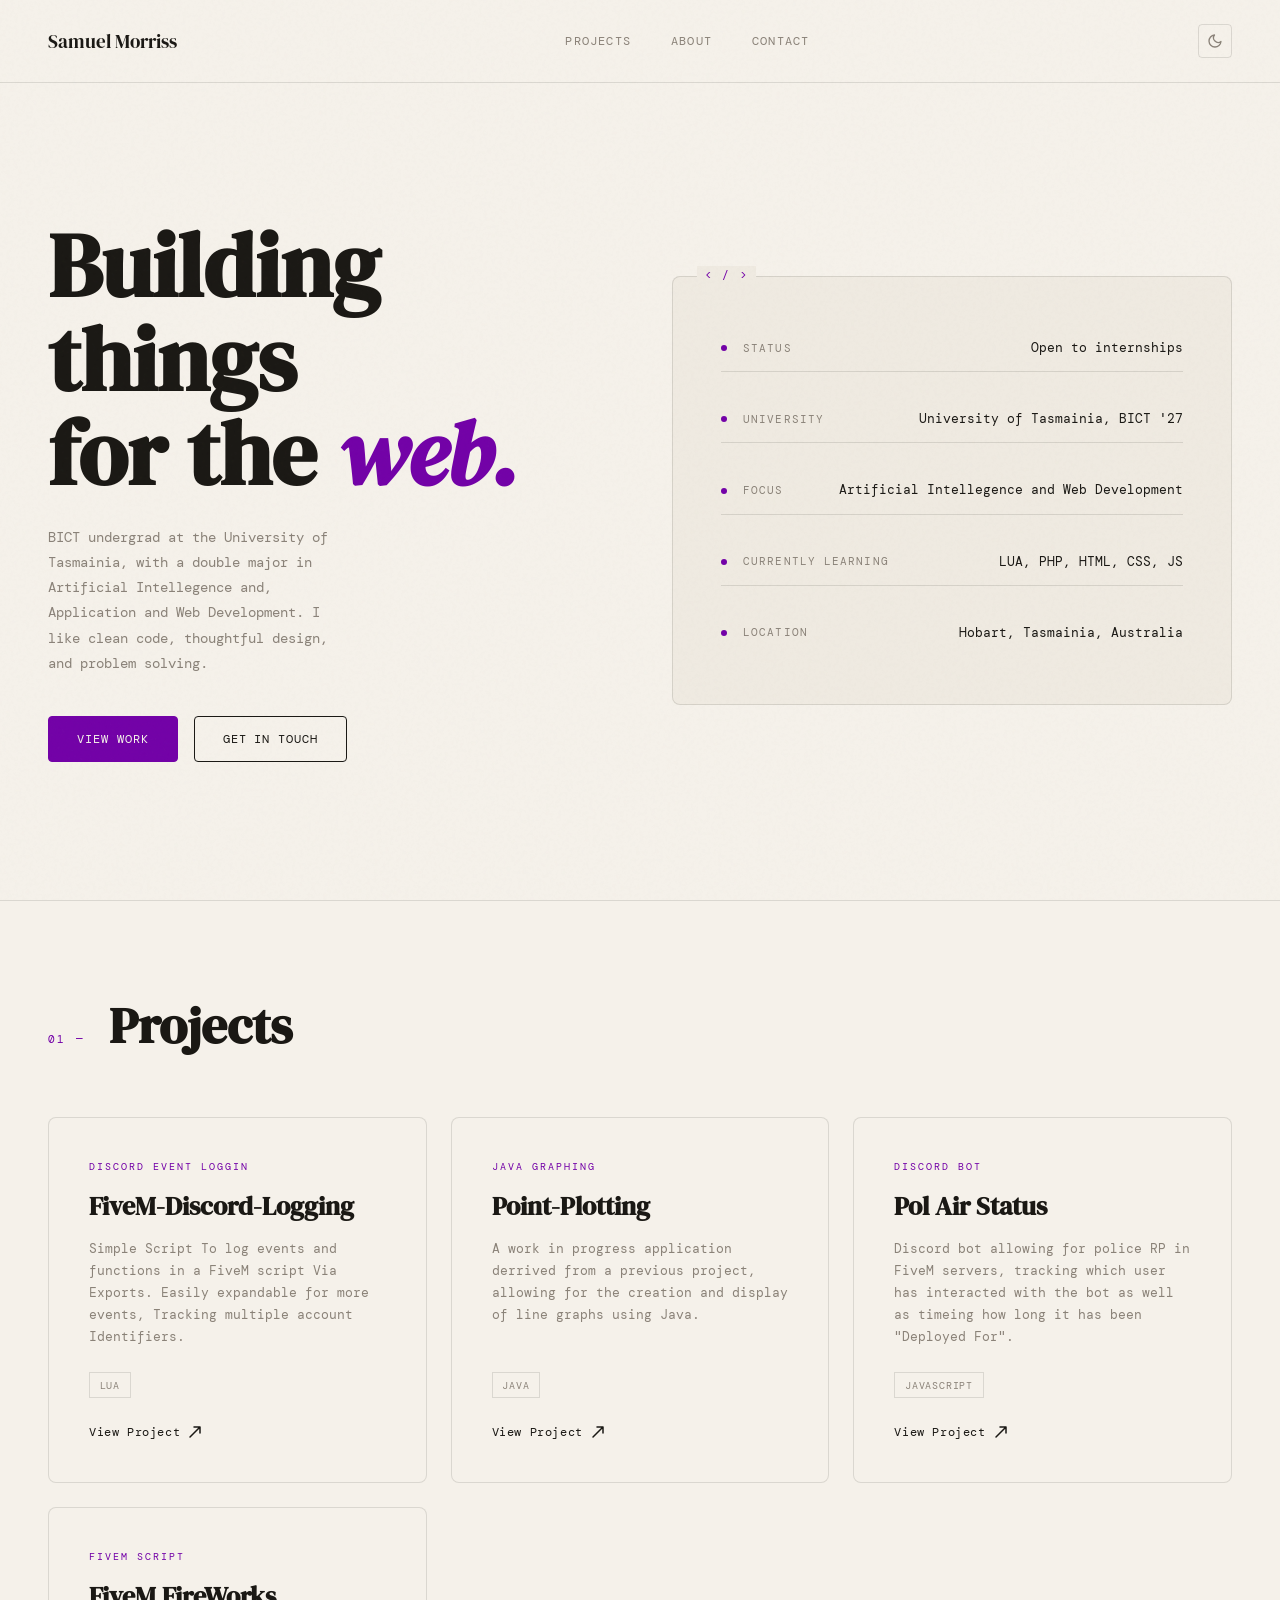
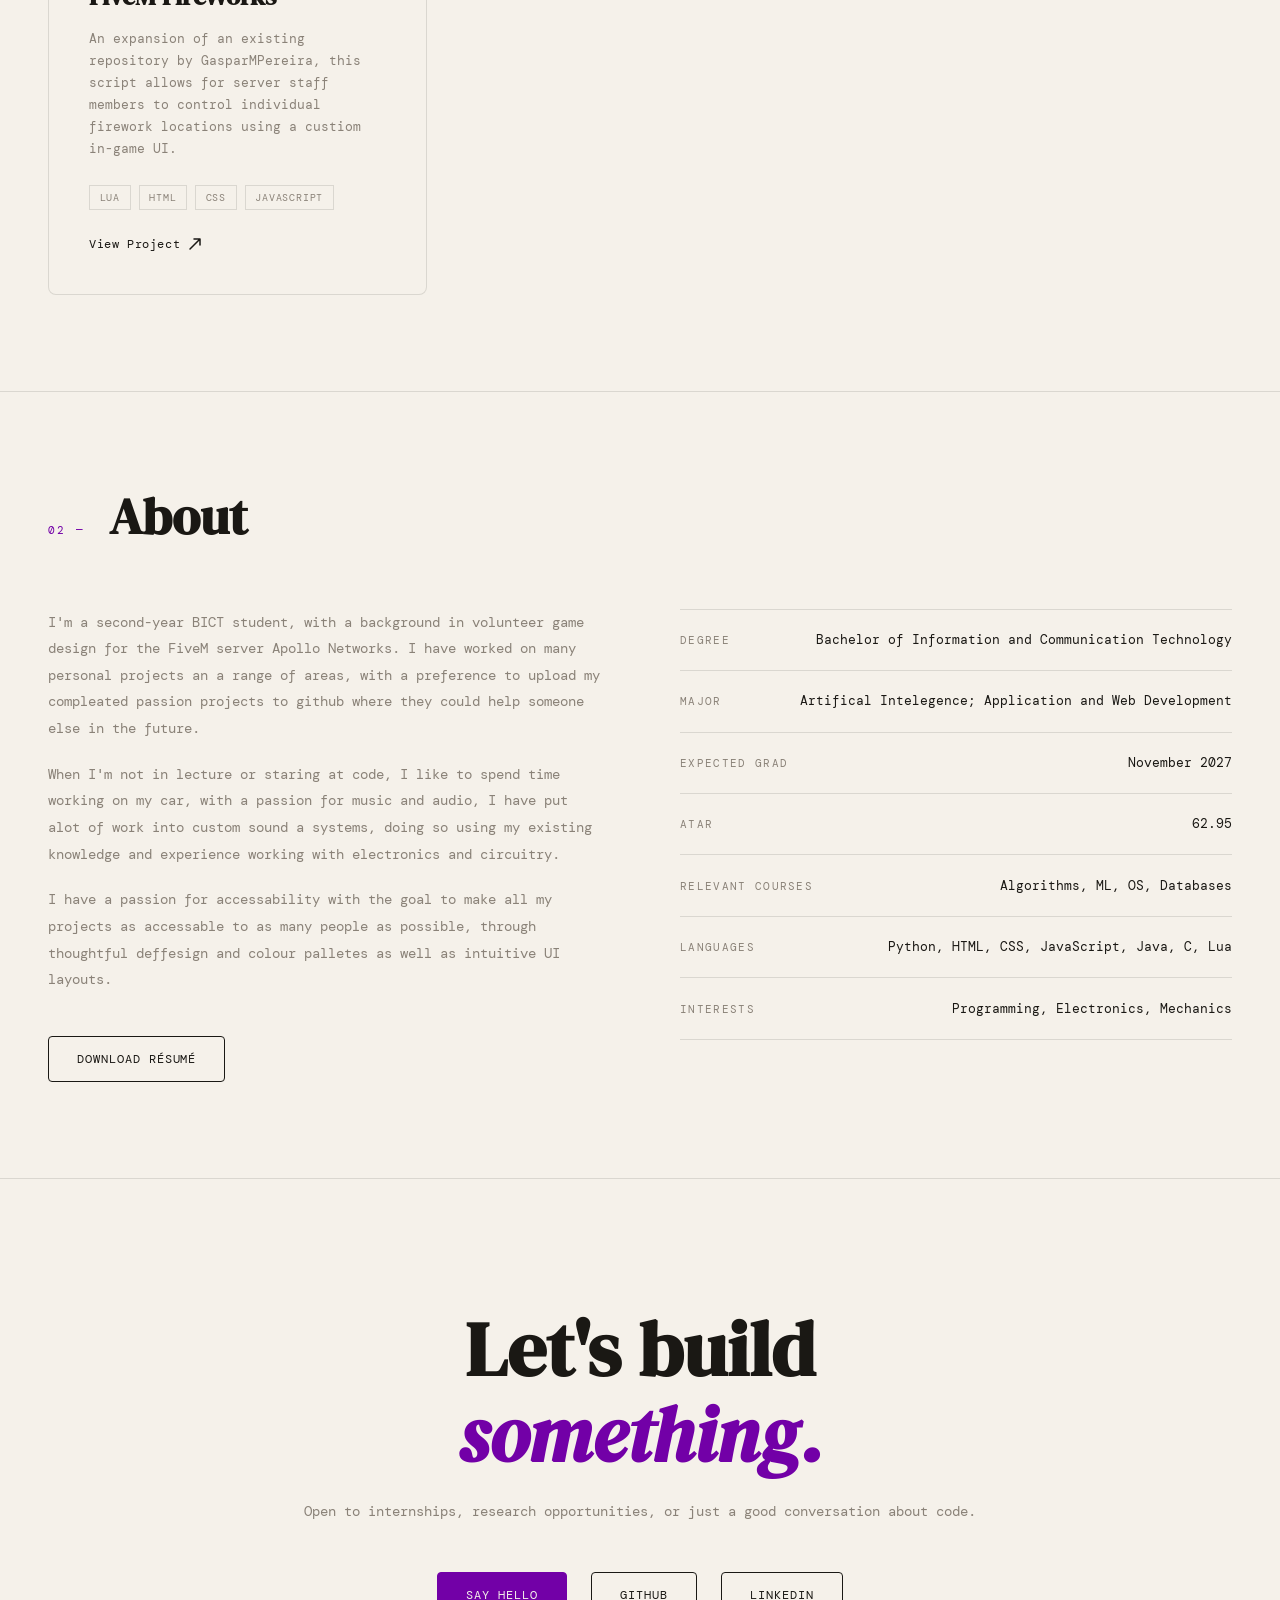
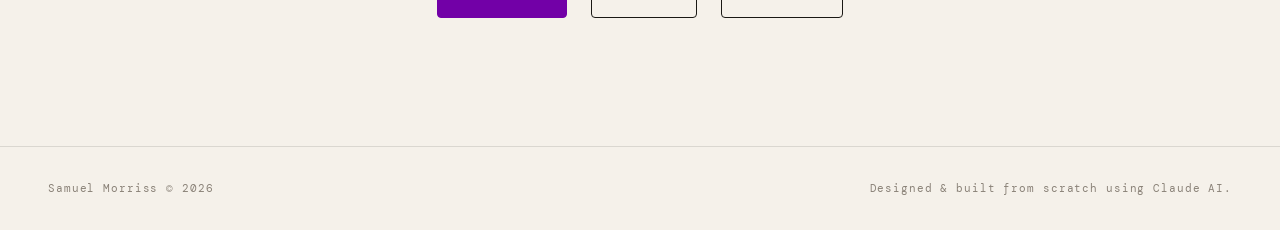
==== index.html @ b6c1d218 "Iphone Fix Pt.3" ====
<!DOCTYPE html>
<html lang="en">
<head>
  <meta charset="UTF-8" />
  <meta name="viewport" content="width=device-width, initial-scale=1.0, viewport-fit=cover" />
  <title>Samuel Morriss — Developer</title>
  <link rel="preconnect" href="https://fonts.googleapis.com" />
  <link href="https://fonts.googleapis.com/css2?family=DM+Serif+Display:ital@0;1&family=DM+Mono:wght@300;400;500&display=swap" rel="stylesheet" />
  <link rel="stylesheet" href="assets/css/style.css" />
</head>
<body>

  <nav>
    <a href="#hero" class="nav-logo">Samuel Morriss</a>
    <ul class="nav-links">
      <li><a href="#projects">Projects</a></li>
      <li><a href="#about">About</a></li>
      <li><a href="#contact">Contact</a></li>
    </ul>
    <div style="display:flex; gap:0.75rem; align-items:center;">
      <button class="theme-toggle" id="themeToggle" aria-label="Toggle dark mode">
        <svg id="iconSun" width="16" height="16" viewBox="0 0 24 24" fill="none" stroke="currentColor" stroke-width="2" stroke-linecap="round" stroke-linejoin="round" style="display:none">
          <circle cx="12" cy="12" r="5"/><line x1="12" y1="1" x2="12" y2="3"/><line x1="12" y1="21" x2="12" y2="23"/><line x1="4.22" y1="4.22" x2="5.64" y2="5.64"/><line x1="18.36" y1="18.36" x2="19.78" y2="19.78"/><line x1="1" y1="12" x2="3" y2="12"/><line x1="21" y1="12" x2="23" y2="12"/><line x1="4.22" y1="19.78" x2="5.64" y2="18.36"/><line x1="18.36" y1="5.64" x2="19.78" y2="4.22"/>
        </svg>
        <svg id="iconMoon" width="16" height="16" viewBox="0 0 24 24" fill="none" stroke="currentColor" stroke-width="2" stroke-linecap="round" stroke-linejoin="round">
          <path d="M21 12.79A9 9 0 1 1 11.21 3 7 7 0 0 0 21 12.79z"/>
        </svg>
      </button>
      <button class="hamburger" id="hamburger" aria-label="Open menu">
        <span></span>
        <span></span>
        <span></span>
      </button>
    </div>
  </nav>

  <section id="hero">
    <div class="hero-text reveal">
      <h1>Building things<br>for the <em>web.</em></h1>
      <p>BICT undergrad at the University of Tasmainia, with a double major in Artificial Intellegence and, Application and Web Development. I like clean code, thoughtful design, and problem solving.</p>
      <div class="hero-cta">
        <a href="#projects" class="btn btn-accent">View Work</a>
        <a href="#contact" class="btn">Get in Touch</a>
      </div>
    </div>

    <div class="hero-aside reveal" style="transition-delay:0.15s">
      <div class="stack-item">
        <div class="stack-dot"></div>
        <span class="stack-label">Status</span>
        <span class="stack-value">Open to internships</span>
      </div>
      <div class="stack-item">
        <div class="stack-dot"></div>
        <span class="stack-label">University</span>
        <span class="stack-value">University of Tasmainia, BICT '27</span>
      </div>
      <div class="stack-item">
        <div class="stack-dot"></div>
        <span class="stack-label">Focus</span>
        <span class="stack-value">Artificial Intellegence and Web Development</span>
      </div>
      <div class="stack-item">
        <div class="stack-dot"></div>
        <span class="stack-label">Currently Learning</span>
        <span class="stack-value">LUA, PHP, HTML, CSS, JS</span>
      </div>
      <div class="stack-item">
        <div class="stack-dot"></div>
        <span class="stack-label">Location</span>
        <span class="stack-value">Hobart, Tasmainia, Australia</span>
      </div>
    </div>
  </section>

  <section id="projects">
    <div class="section-header reveal">
      <span class="section-num">01 —</span>
      <h2 class="section-title">Projects</h2>
    </div>

    <div class="projects-grid">

      <!-- ════ ADD NEW PROJECTS BELOW THIS LINE ════ -->

      <div class="project-card reveal">
        <span class="project-tag">Discord Event Loggin</span>
        <h3>FiveM-Discord-Logging</h3>
        <p>Simple Script To log events and functions in a FiveM script Via Exports. Easily expandable for more events, Tracking multiple account Identifiers.</p>
        <div class="project-stack">
          <span>LUA</span>
        </div>
        <a href="https://github.com/ScomosLastName/FiveM-Discord-Logging" class="project-link">
          View Project
          <svg width="14" height="14" viewBox="0 0 14 14" fill="none"><path d="M2 12L12 2M12 2H6M12 2V8" stroke="currentColor" stroke-width="1.5" stroke-linecap="round" stroke-linejoin="round"/></svg>
        </a>
      </div>

      <div class="project-card reveal" style="transition-delay:0.08s">
        <span class="project-tag">Java Graphing</span>
        <h3>Point-Plotting</h3>
        <p>A work in progress application derrived from a previous project, allowing for the creation and display of line graphs using Java.</p>
        <div class="project-stack">
          <span>Java</span>
        </div>
        <a href="https://github.com/ScomosLastName/Point-Plotting" class="project-link">
          View Project
          <svg width="14" height="14" viewBox="0 0 14 14" fill="none"><path d="M2 12L12 2M12 2H6M12 2V8" stroke="currentColor" stroke-width="1.5" stroke-linecap="round" stroke-linejoin="round"/></svg>
        </a>
      </div>

      <div class="project-card reveal" style="transition-delay:0.16s">
        <span class="project-tag">Discord Bot</span>
        <h3>Pol Air Status</h3>
        <p>Discord bot allowing for police RP in FiveM servers, tracking which user has interacted with the bot as well as timeing how long it has been "Deployed For".</p>
        <div class="project-stack">
          <span>JavaScript</span>
        </div>
        <a href="https://github.com/ScomosLastName/Pol-Air-Status" class="project-link">
          View Project
          <svg width="14" height="14" viewBox="0 0 14 14" fill="none"><path d="M2 12L12 2M12 2H6M12 2V8" stroke="currentColor" stroke-width="1.5" stroke-linecap="round" stroke-linejoin="round"/></svg>
        </a>
      </div>

      <div class="project-card reveal">
        <span class="project-tag">FiveM Script</span>
        <h3>FiveM FireWorks</h3>
        <p>An expansion of an existing repository by GasparMPereira, this script allows for server staff members to control individual firework locations using a custiom in-game UI.</p>
        <div class="project-stack">
          <span>Lua</span><span>HTML</span><span>CSS</span><span>JavaScript</span>
        </div>
        <a href="https://github.com/ScomosLastName/FiveM-Fireworks-Script" class="project-link">
          View Project
          <svg width="14" height="14" viewBox="0 0 14 14" fill="none"><path d="M2 12L12 2M12 2H6M12 2V8" stroke="currentColor" stroke-width="1.5" stroke-linecap="round" stroke-linejoin="round"/></svg>
        </a>
      </div>

      <!-- ════ ADD NEW PROJECTS ABOVE THIS LINE ════

      Template to copy:

      <div class="project-card reveal">
        <span class="project-tag">YOUR CATEGORY</span>
        <h3>Project Name</h3>
        <p>Short description of what the project does and why it's interesting.</p>
        <div class="project-stack">
          <span>Tech 1</span><span>Tech 2</span><span>Tech 3</span>
        </div>
        <a href="YOUR_LINK" class="project-link">
          View Project
          <svg width="14" height="14" viewBox="0 0 14 14" fill="none"><path d="M2 12L12 2M12 2H6M12 2V8" stroke="currentColor" stroke-width="1.5" stroke-linecap="round" stroke-linejoin="round"/></svg>
        </a>
      </div>

      ════════════════════════════════════════════ -->

    </div>
  </section>

  <section id="about">
    <div class="section-header reveal">
      <span class="section-num">02 —</span>
      <h2 class="section-title">About</h2>
    </div>

    <div class="about-grid">
      <div class="reveal">
        <p>I'm a second-year BICT student, with a background in volunteer game design for the FiveM server Apollo Networks. I have worked on many personal projects an a range of areas, with a preference to upload my compleated passion projects to github where they could help someone else in the future.</p>
        <p>When I'm not in lecture or staring at code, I like to spend time working on my car, with a passion for music and audio, I have put alot of work into custom sound a systems, doing so using my existing knowledge and experience working with electronics and circuitry.</p>
        <p>I have a passion for accessability with the goal to make all my projects as accessable to as many people as possible, through thoughtful deffesign and colour palletes as well as intuitive UI layouts.</p>
        <br>
        <a href="assets/resume.pdf" class="btn" download>Download Résumé</a>
      </div>

      <div class="about-facts reveal" style="transition-delay:0.1s">
        <div class="fact-row"><span class="fact-key">Degree</span><span class="fact-val">Bachelor of Information and Communication Technology</span></div>
        <div class="fact-row"><span class="fact-key">Major</span><span class="fact-val">Artifical Intelegence; Application and Web Development</span></div>
        <div class="fact-row"><span class="fact-key">Expected Grad</span><span class="fact-val">November 2027</span></div>
        <div class="fact-row"><span class="fact-key">ATAR</span><span class="fact-val">62.95</span></div>
        <div class="fact-row"><span class="fact-key">Relevant Courses</span><span class="fact-val">Algorithms, ML, OS, Databases</span></div>
        <div class="fact-row"><span class="fact-key">Languages</span><span class="fact-val">Python, HTML, CSS, JavaScript, Java, C, Lua</span></div>
        <div class="fact-row"><span class="fact-key">Interests</span><span class="fact-val">Programming, Electronics, Mechanics</span></div>
      </div>
    </div>
  </section>

  <section id="contact">
    <div class="reveal">
      <h2 class="section-title">Let's build<br><em>something.</em></h2>
      <p>Open to internships, research opportunities, or just a good conversation about code.</p>
      <div class="contact-links">
        <a href="mailto:samuel.morriss@outlook.com" class="btn btn-accent">Say Hello</a>
        <a href="https://github.com/ScomosLastName" target="_blank" class="btn">GitHub</a>
        <a href="https://www.linkedin.com/in/samuel-morriss-681a0b354/" target="_blank" class="btn">LinkedIn</a>
      </div>
    </div>
  </section>

  <footer>
    <span>Samuel Morriss © 2026</span>
    <span>Designed & built from scratch using Claude AI.</span>
  </footer>

  <script src="assets/js/main.js"></script>
</body>
</html>
---- assets/css/style.css ----
*, *::before, *::after { box-sizing: border-box; margin: 0; padding: 0; }

:root {
  --ink: #1a1814;
  --paper: #f5f1ea;
  --accent: #7200a7;
  --muted: #8a8278;
  --line: rgba(26,24,20,0.12);
  --card: #efeae1;
}

html { scroll-behavior: smooth; }

body {
  background: var(--paper);
  color: var(--ink);
  font-family: 'DM Mono', monospace;
  font-size: 14px;
  line-height: 1.7;
  overflow-x: hidden;
}

/* ── DARK MODE ── */
body.dark {
    --ink: #e8e4dc;
    --paper: #16140f;
    --muted: #6b6660;
    --line: rgba(232,228,220,0.1);
    --card: #1e1c16;
  }
  
  .theme-toggle {
    background: none;
    border: 1px solid var(--line);
    color: var(--muted);
    padding: 0.5rem;
    cursor: pointer;
    display: flex;
    align-items: center;
    justify-content: center;
    transition: color 0.2s, border-color 0.2s;
    flex-shrink: 0;
    border-radius: 4px;
  }
  
  .theme-toggle:hover { color: var(--ink); border-color: var(--ink); }

body::before {
  content: '';
  position: fixed;
  inset: 0;
  background-image: url("data:image/svg+xml,%3Csvg viewBox='0 0 256 256' xmlns='http://www.w3.org/2000/svg'%3E%3Cfilter id='noise'%3E%3CfeTurbulence type='fractalNoise' baseFrequency='0.9' numOctaves='4' stitchTiles='stitch'/%3E%3C/filter%3E%3Crect width='100%25' height='100%25' filter='url(%23noise)' opacity='0.04'/%3E%3C/svg%3E");
  pointer-events: none;
  z-index: 9999;
  opacity: 0.5;
}

/* ── NAV ── */
nav {
  position: fixed;
  top: 0; left: 0; right: 0;
  z-index: 100;
  display: flex;
  justify-content: space-between;
  align-items: center;
  padding: 1.5rem 3rem;
  background: var(--paper);
  border-bottom: 1px solid var(--line);
  backdrop-filter: blur(6px);
}

.nav-logo {
  font-family: 'DM Serif Display', serif;
  font-size: 1.2rem;
  color: var(--ink);
  text-decoration: none;
}

.nav-links {
  display: flex;
  gap: 2.5rem;
  list-style: none;
}

.nav-links a {
  color: var(--muted);
  text-decoration: none;
  font-size: 12px;
  letter-spacing: 0.1em;
  text-transform: uppercase;
  transition: color 0.2s;
}

.nav-links a:hover { color: var(--ink); }

/* ── HERO ── */
#hero {
  min-height: 100vh;
  display: grid;
  grid-template-columns: 1fr 1fr;
  align-items: center;
  padding: 0 3rem;
  padding-top: 80px;
  gap: 4rem;
}

.hero-text h1 {
  font-family: 'DM Serif Display', serif;
  font-size: clamp(3rem, 7vw, 6rem);
  line-height: 1.05;
  margin-bottom: 1.5rem;
}

.hero-text h1 em {
  font-style: italic;
  color: var(--accent);
}

.hero-text p {
  color: var(--muted);
  max-width: 38ch;
  margin-bottom: 2.5rem;
  line-height: 1.8;
}

.hero-cta {
  display: inline-flex;
  gap: 1rem;
}

.btn {
  display: inline-block;
  padding: 0.75rem 1.75rem;
  text-decoration: none;
  font-family: 'DM Mono', monospace;
  font-size: 12px;
  letter-spacing: 0.08em;
  text-transform: uppercase;
  border: 1px solid var(--ink);
  color: var(--ink);
  transition: all 0.2s;
  border-radius: 4px;
}

.btn:hover {
  background: var(--ink);
  color: var(--paper);
}

.btn-accent {
  background: var(--accent);
  border-color: var(--accent);
  color: var(--paper);
}

.btn-accent:hover {
  background: transparent;
  color: var(--accent);
}

.hero-aside {
  display: flex;
  flex-direction: column;
  gap: 1.5rem;
  padding: 3rem;
  background: var(--card);
  border: 1px solid var(--line);
  position: relative;
  border-radius: 8px;
}

.hero-aside::before {
  content: '< / >';
  position: absolute;
  top: -0.7rem;
  left: 1.5rem;
  font-size: 11px;
  background: var(--card);
  padding: 0 0.5rem;
  color: var(--accent);
  letter-spacing: 0.15em;
}

.stack-item {
  display: flex;
  align-items: center;
  gap: 1rem;
  padding: 0.75rem 0;
  border-bottom: 1px solid var(--line);
}

.stack-item:last-child { border-bottom: none; }

.stack-dot {
  width: 6px; height: 6px;
  border-radius: 50%;
  background: var(--accent);
  flex-shrink: 0;
}

.stack-label { color: var(--muted); font-size: 11px; text-transform: uppercase; letter-spacing: 0.1em; flex: 1; }
.stack-value { font-size: 13px; }

/* ── SECTIONS ── */
section {
  padding: 6rem 3rem;
  border-top: 1px solid var(--line);
}

.section-header {
  display: flex;
  align-items: baseline;
  gap: 1.5rem;
  margin-bottom: 4rem;
}

.section-num {
  font-size: 11px;
  color: var(--accent);
  letter-spacing: 0.2em;
  flex-shrink: 0;
}

.section-title {
  font-family: 'DM Serif Display', serif;
  font-size: clamp(2rem, 4vw, 3.5rem);
  line-height: 1.1;
}

/* ── PROJECTS ── */
.projects-grid {
  display: grid;
  grid-template-columns: repeat(auto-fill, minmax(340px, 1fr));
  gap: 1.5rem;
  background: transparent;
}

.project-card {
  background: var(--paper);
  border: 1px solid var(--line);
  padding: 2.5rem;
  display: flex;
  flex-direction: column;
  gap: 1rem;
  transition: background 0.25s;
  position: relative;
  overflow: hidden;
  border-radius: 8px;
}

.project-card::after {
  content: '';
  position: absolute;
  bottom: 0; left: 0;
  height: 2px;
  width: 0;
  background: var(--accent);
  transition: width 0.35s ease;
}

.project-card:hover { background: var(--card); }
.project-card:hover::after { width: 100%; }

.project-tag {
  font-size: 10px;
  text-transform: uppercase;
  letter-spacing: 0.2em;
  color: var(--accent);
}

.project-card h3 {
  font-family: 'DM Serif Display', serif;
  font-size: 1.6rem;
  line-height: 1.2;
}

.project-card p {
  color: var(--muted);
  font-size: 13px;
  flex: 1;
}

.project-stack {
  display: flex;
  flex-wrap: wrap;
  gap: 0.5rem;
  margin-top: 0.5rem;
}

.project-stack span {
  font-size: 10px;
  letter-spacing: 0.08em;
  text-transform: uppercase;
  border: 1px solid var(--line);
  padding: 0.2rem 0.6rem;
  color: var(--muted);
}

.project-link {
  display: inline-flex;
  align-items: center;
  gap: 0.5rem;
  font-size: 12px;
  text-decoration: none;
  color: var(--ink);
  margin-top: 0.5rem;
  letter-spacing: 0.05em;
  transition: color 0.2s;
}

.project-link:hover { color: var(--accent); }
.project-link svg { transition: transform 0.2s; }
.project-link:hover svg { transform: translate(2px, -2px); }

/* ── ABOUT ── */
#about .about-grid {
  display: grid;
  grid-template-columns: 1fr 1fr;
  gap: 5rem;
  align-items: start;
}

#about p {
  color: var(--muted);
  line-height: 1.9;
  margin-bottom: 1.2rem;
}

.about-facts { display: flex; flex-direction: column; }

.fact-row {
  display: flex;
  justify-content: space-between;
  padding: 1.2rem 0;
  border-bottom: 1px solid var(--line);
  align-items: baseline;
}

.fact-row:first-child { border-top: 1px solid var(--line); }

.fact-key {
  font-size: 11px;
  text-transform: uppercase;
  letter-spacing: 0.12em;
  color: var(--muted);
}

.fact-val { font-size: 13px; text-align: right; }

/* ── CONTACT ── */
#contact {
  text-align: center;
  padding: 8rem 3rem;
}

#contact .section-title {
  font-size: clamp(2.5rem, 6vw, 5rem);
  margin-bottom: 1.5rem;
}

#contact em {
  font-family: 'DM Serif Display', serif;
  font-style: italic;
  color: var(--accent);
}

#contact p {
  color: var(--muted);
  margin-bottom: 3rem;
}

.contact-links {
  display: flex;
  justify-content: center;
  gap: 1.5rem;
  flex-wrap: wrap;
}

/* ── FOOTER ── */
footer {
  border-top: 1px solid var(--line);
  padding: 2rem 3rem;
  display: flex;
  justify-content: space-between;
  align-items: center;
  color: var(--muted);
  font-size: 11px;
  letter-spacing: 0.08em;
}

/* ── ANIMATIONS ── */
.reveal {
  opacity: 0;
  transform: translateY(24px);
  transition: opacity 0.7s ease, transform 0.7s ease;
}

.reveal.visible {
  opacity: 1;
  transform: none;
}

/* ── RESPONSIVE ── */
@media (max-width: 768px) {
  nav { 
    padding: max(1.5rem, env(safe-area-inset-top)) 3rem 1.5rem 3rem;
  }
  
  .nav-links {
    display: flex;
    flex-direction: column;
    gap: 0;
    position: absolute;
    top: 100%;
    left: 0; right: 0;
    background: var(--paper);
    border-bottom: 1px solid var(--line);
    z-index: 99;
    max-height: 0;
    overflow: hidden;
    transition: max-height 0.35s ease, padding-bottom 0.35s ease;
  }

  .nav-links.open {
    max-height: 300px;
    padding-bottom: 1rem;
  }

  .nav-links a {
    padding: 1rem 1.5rem;
    transition: max-height 0.35s ease, opacity 0s ease 0.35s;
    opacity: 0;
  }
  
  .nav-links.open a {
    opacity: 1;
    transition: max-height 0.35s ease, opacity 0s ease 0s;
    padding: 1rem 1.5rem;
  }

  .hamburger { display: flex !important; }

  #hero { grid-template-columns: 1fr; padding: 6rem 1.5rem 3rem; }
  section { padding: 4rem 1.5rem; }
  #about .about-grid { grid-template-columns: 1fr; gap: 3rem; }
  footer { flex-direction: column; gap: 0.5rem; text-align: center; }
}

.hamburger {
  display: none;
  flex-direction: column;
  gap: 5px;
  background: none;
  border: 1px solid var(--line);
  cursor: pointer;
  padding: 0.5rem;
  border-radius: 4px;
  transition: color 0.2s, border-color 0.2s;
}

.hamburger:hover {
  border-color: var(--ink);
}

.hamburger span {
  display: block;
  width: 22px;
  height: 1.5px;
  background: var(--muted);
  transition: transform 0.3s ease, opacity 0.3s ease, background 0.2s;
  transform-origin: center;
}

.hamburger:hover span { background: var(--ink); }

.hamburger.open span:nth-child(1) { transform: translateY(6.5px) rotate(45deg); }
.hamburger.open span:nth-child(2) { opacity: 0; transform: scaleX(0); }
.hamburger.open span:nth-child(3) { transform: translateY(-6.5px) rotate(-45deg); }
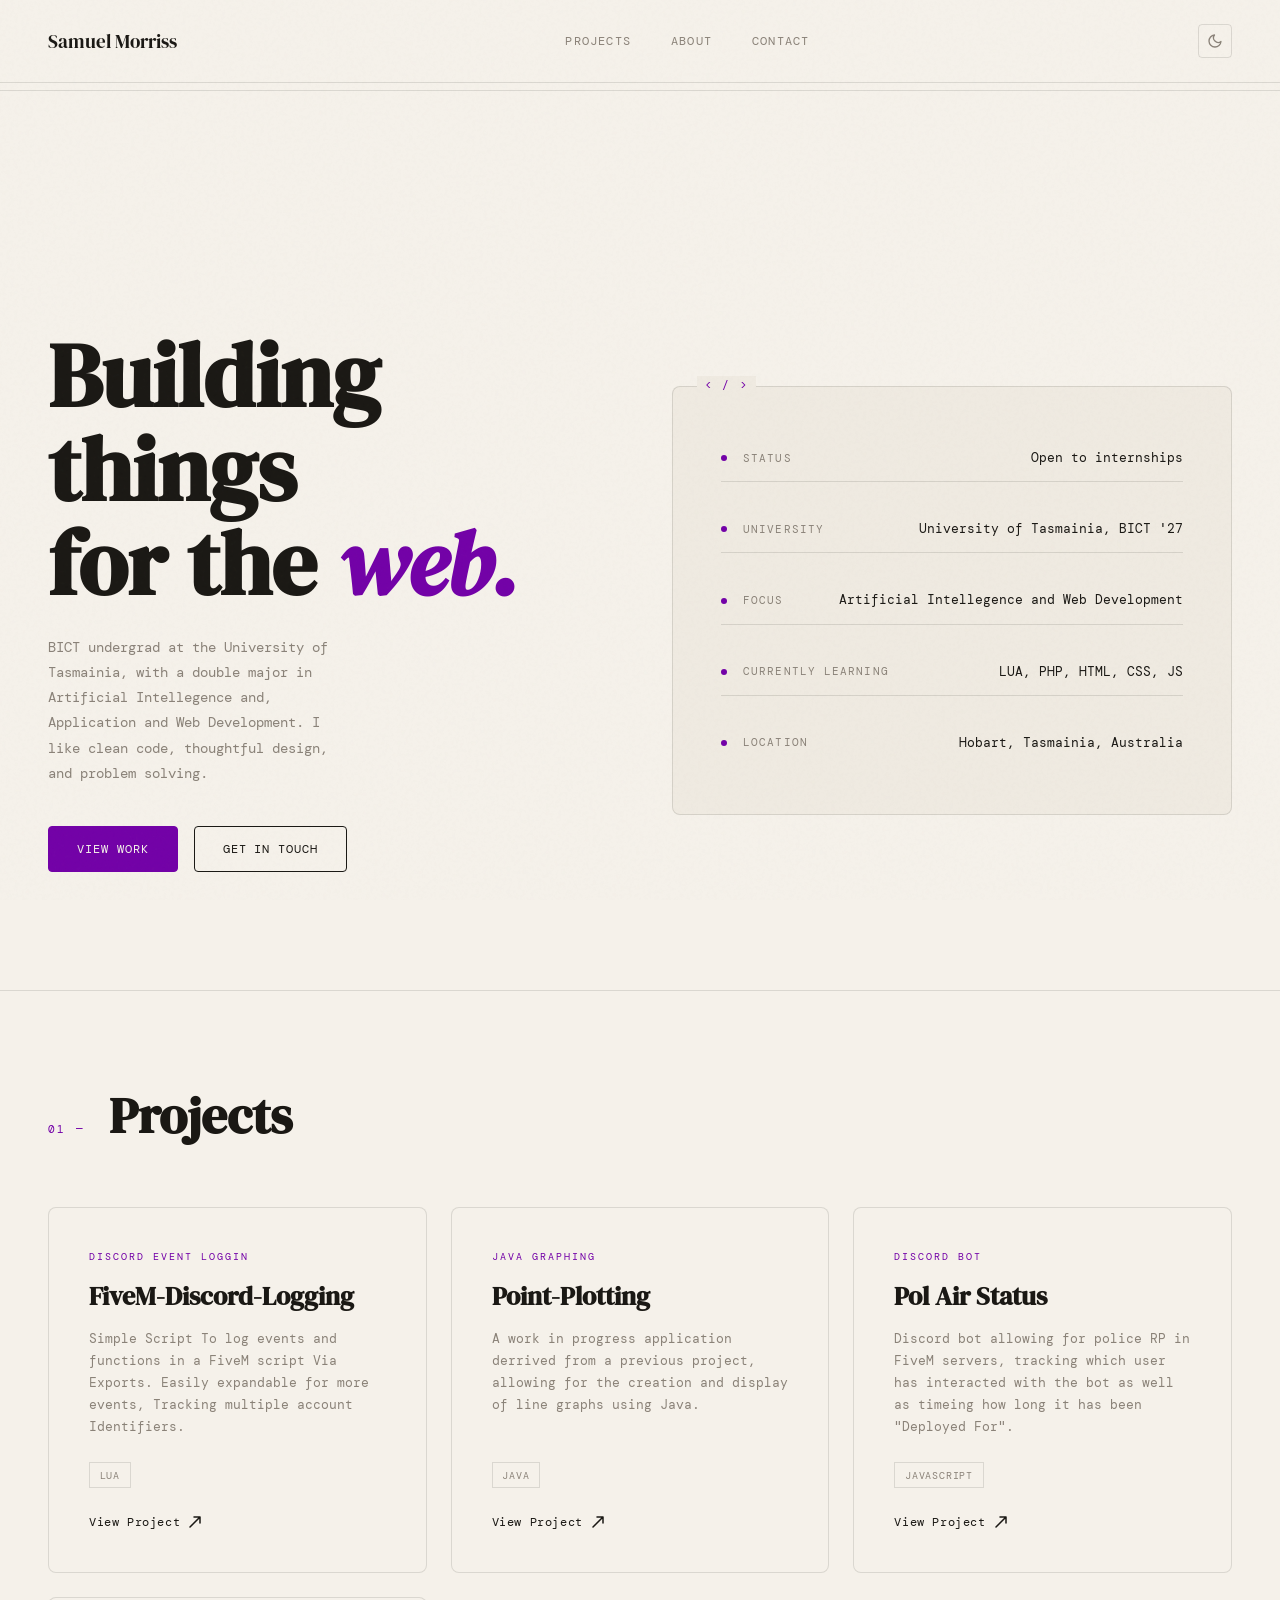
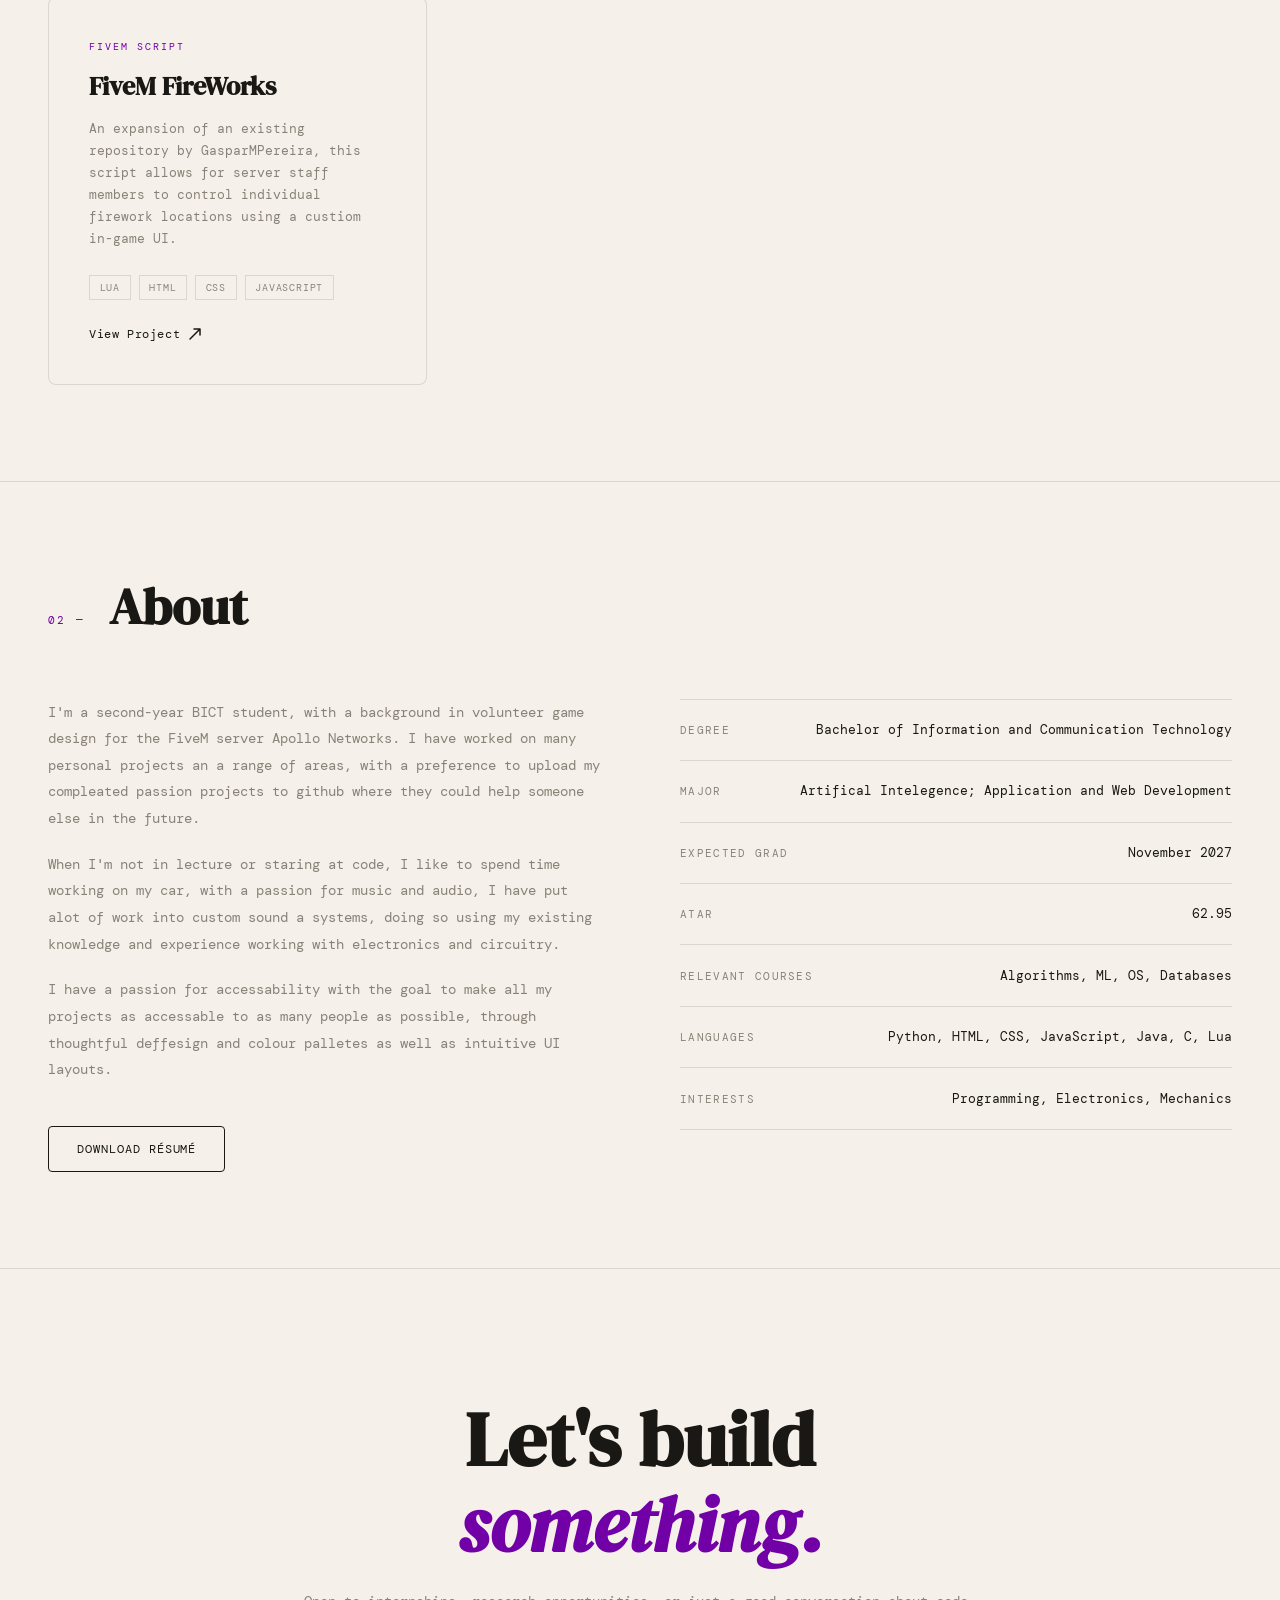
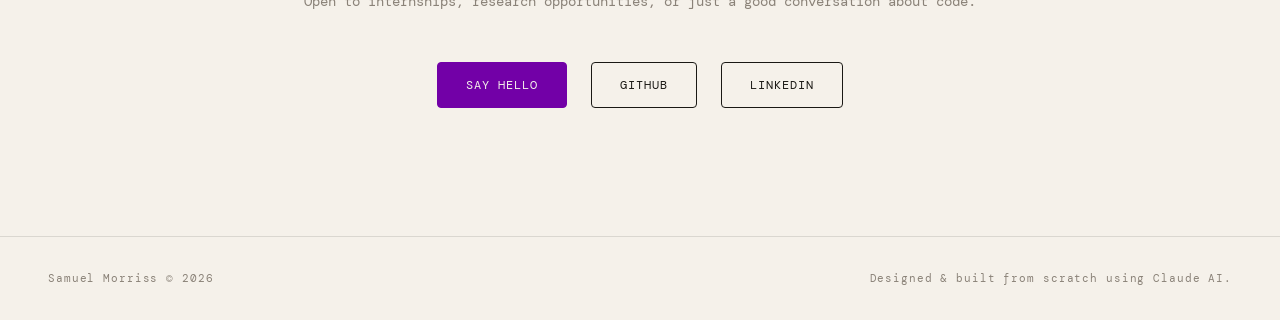
==== commit bccc3284: "Update index.html" ====
--- a/index.html
+++ b/index.html
@@ -9,6 +9,15 @@
   <link rel="stylesheet" href="assets/css/style.css" />
 </head>
 <body>
+  <div style="
+    position: fixed;
+    top: 0;
+    left: 0;
+    right: 0;
+    height: env(safe-area-inset-top);
+    background: var(--paper);
+    z-index: 9999;
+  "></div>
 
   <nav>
     <a href="#hero" class="nav-logo">Samuel Morriss</a>
--- a/assets/css/style.css
+++ b/assets/css/style.css
@@ -18,6 +18,7 @@
   font-size: 14px;
   line-height: 1.7;
   overflow-x: hidden;
+  padding-top: calc(90px + env(safe-area-inset-top));
 }
 
 /* ── DARK MODE ── */
@@ -53,20 +54,43 @@
   pointer-events: none;
   z-index: 9999;
   opacity: 0.5;
+
+  top: env(safe-area-inset-top);
+  left: 0;
+  right: 0;
+  bottom: env(safe-area-inset-bottom);
 }
 
 /* ── NAV ── */
 nav {
   position: fixed;
-  top: 0; left: 0; right: 0;
+  top: 0;
+  left: 0;
+  right: 0;
   z-index: 100;
+
   display: flex;
   justify-content: space-between;
   align-items: center;
-  padding: 1.5rem 3rem;
+
+  padding: calc(env(safe-area-inset-top) + 1.5rem) 3rem 1.5rem 3rem;
+
   background: var(--paper);
   border-bottom: 1px solid var(--line);
   backdrop-filter: blur(6px);
+
+  box-shadow: 0 -100px 0 100px var(--paper);
+}
+
+nav::before {
+  content: '';
+  position: fixed;
+  top: 0;
+  left: 0;
+  right: 0;
+  height: env(safe-area-inset-top);
+  background: var(--paper);
+  z-index: 101;
 }
 
 .nav-logo {
@@ -100,7 +124,7 @@
   grid-template-columns: 1fr 1fr;
   align-items: center;
   padding: 0 3rem;
-  padding-top: 80px;
+  padding-top: calc(120px + env(safe-area-inset-top));
   gap: 4rem;
 }
 
@@ -402,10 +426,6 @@
 
 /* ── RESPONSIVE ── */
 @media (max-width: 768px) {
-  nav { 
-    padding: max(1.5rem, env(safe-area-inset-top)) 3rem 1.5rem 3rem;
-  }
-  
   .nav-links {
     display: flex;
     flex-direction: column;
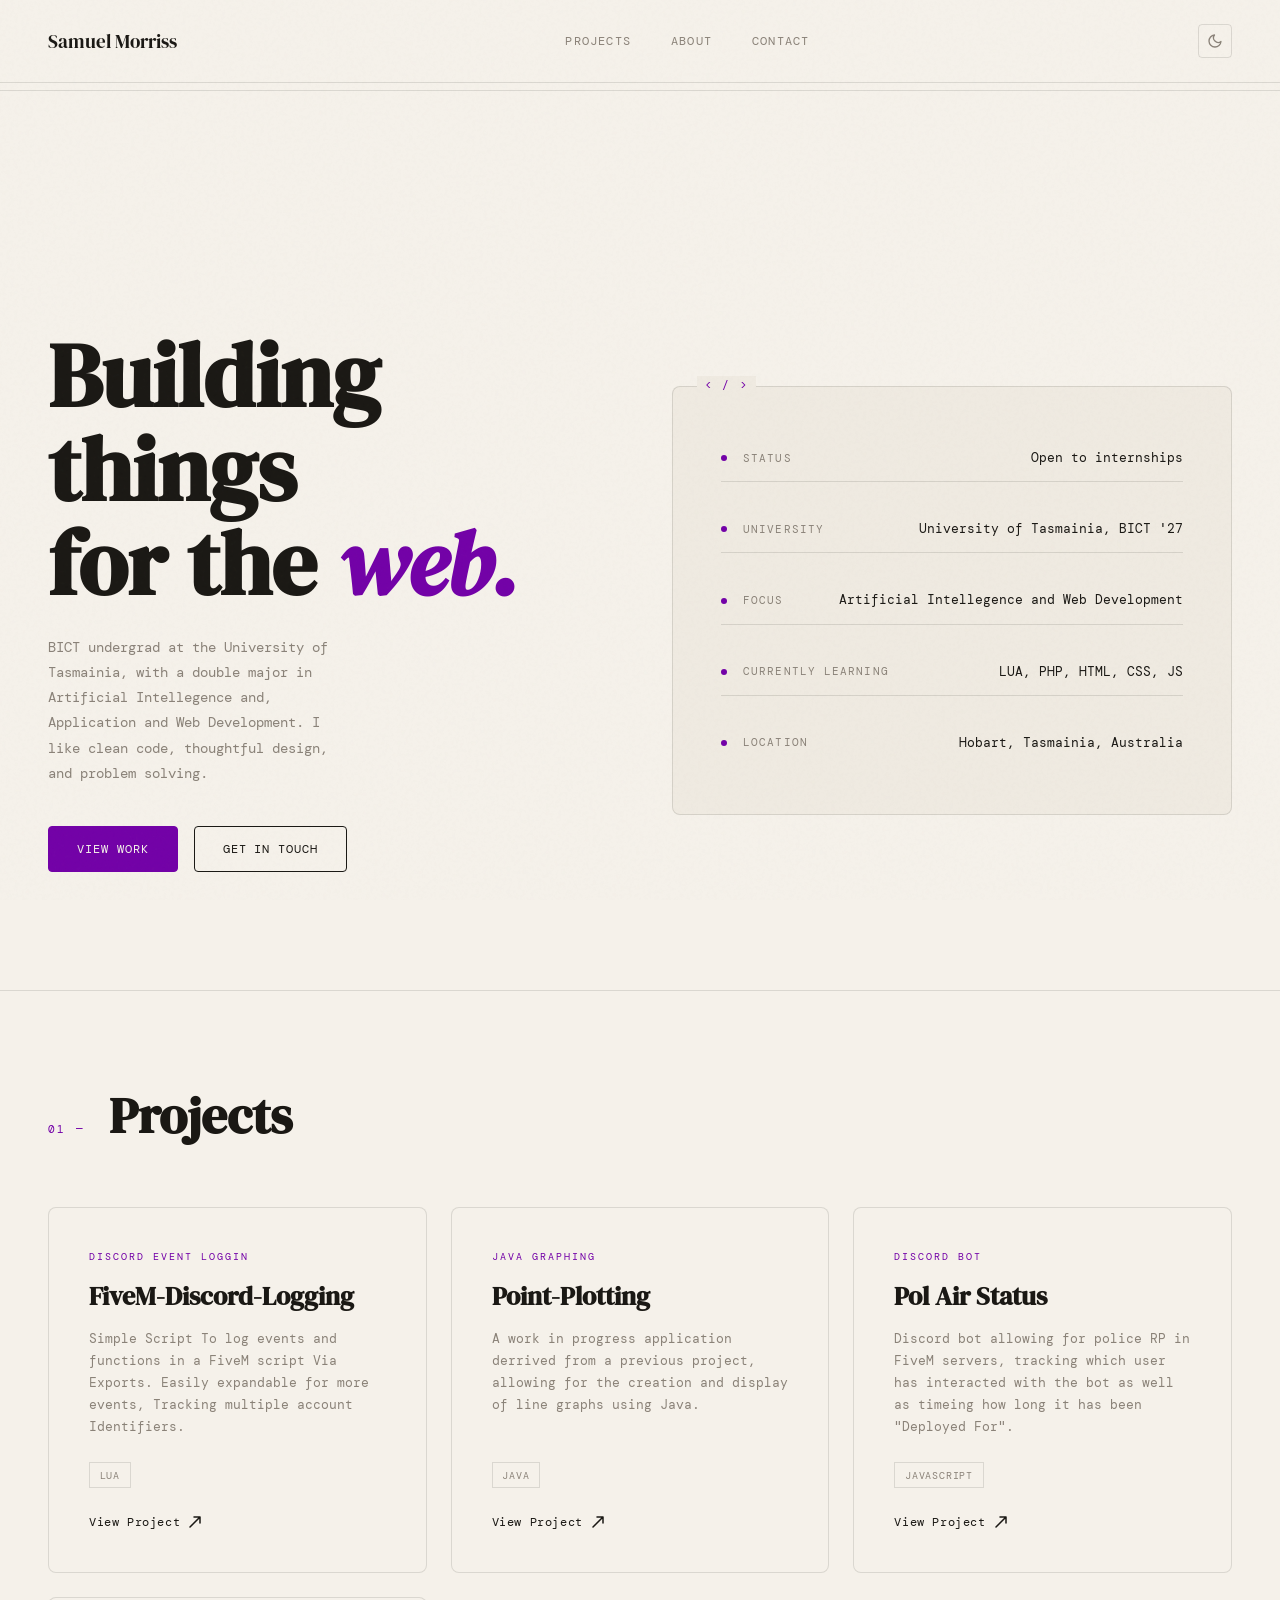
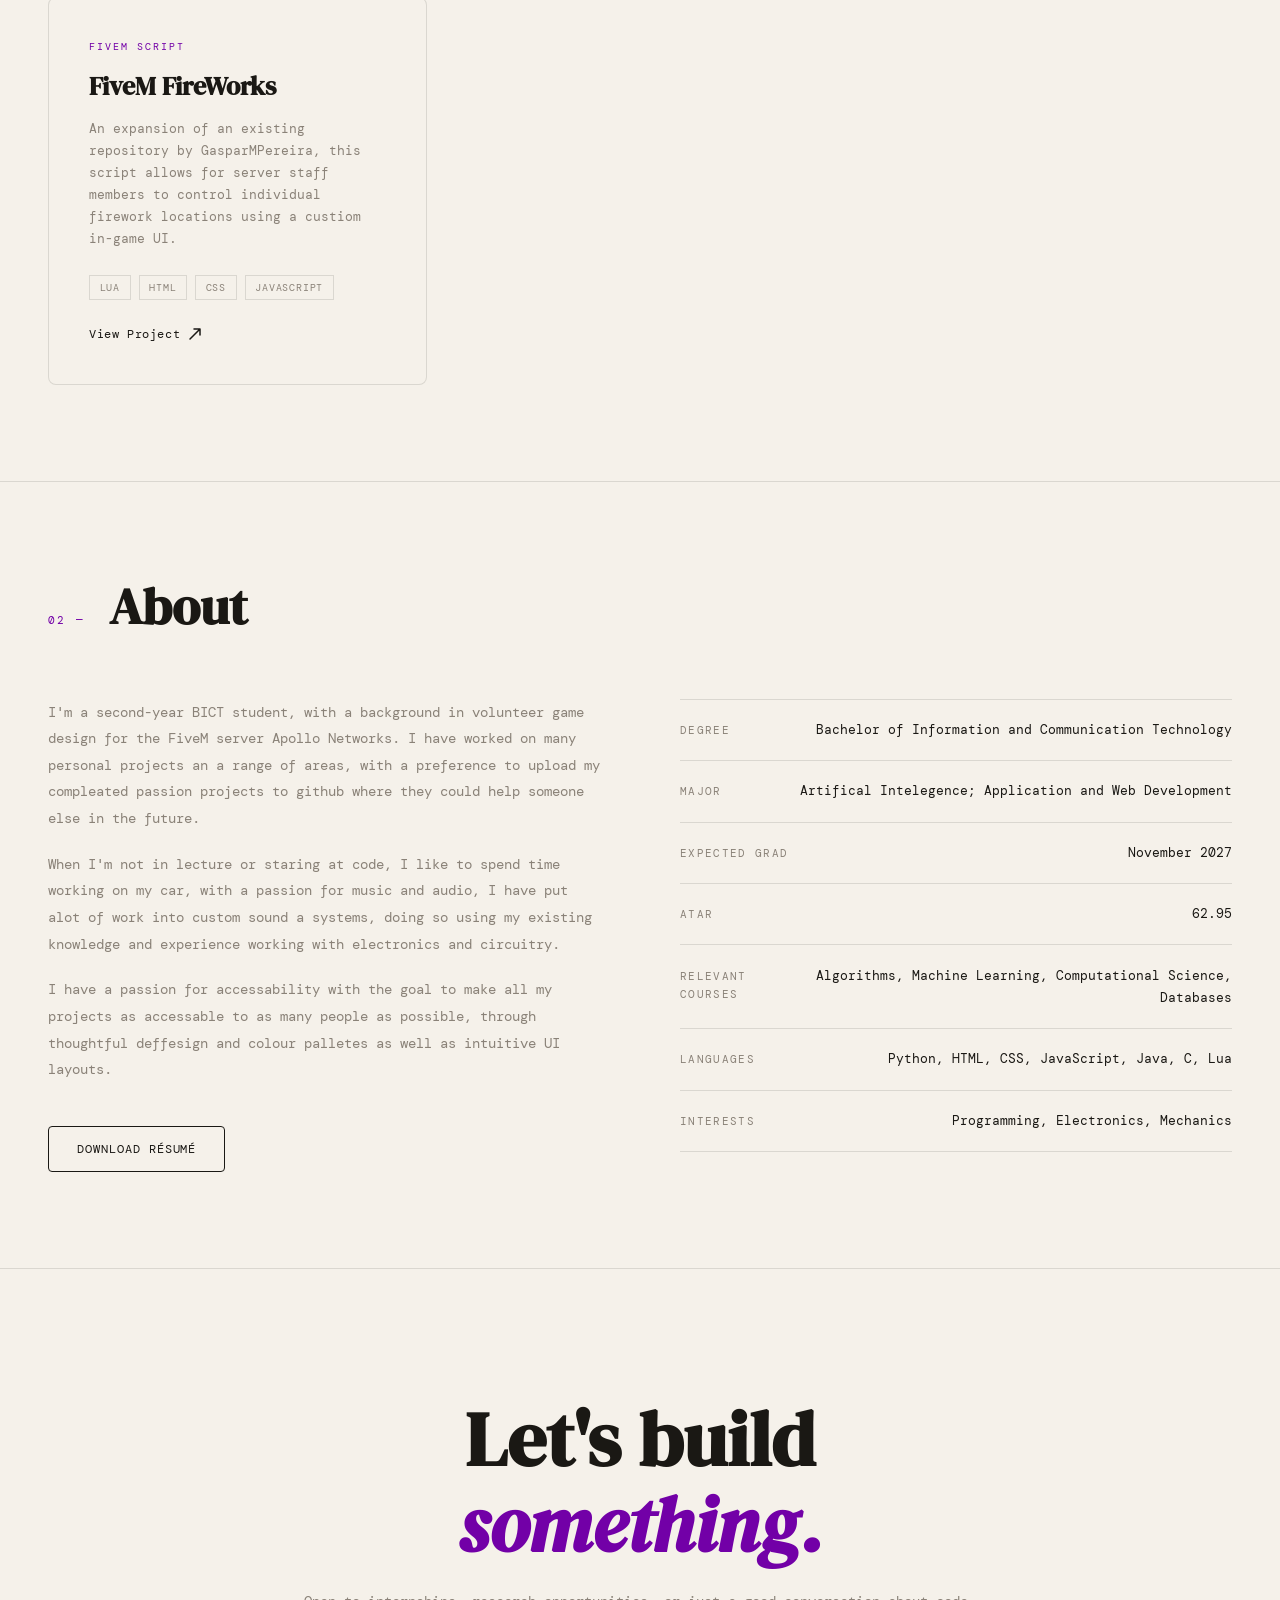
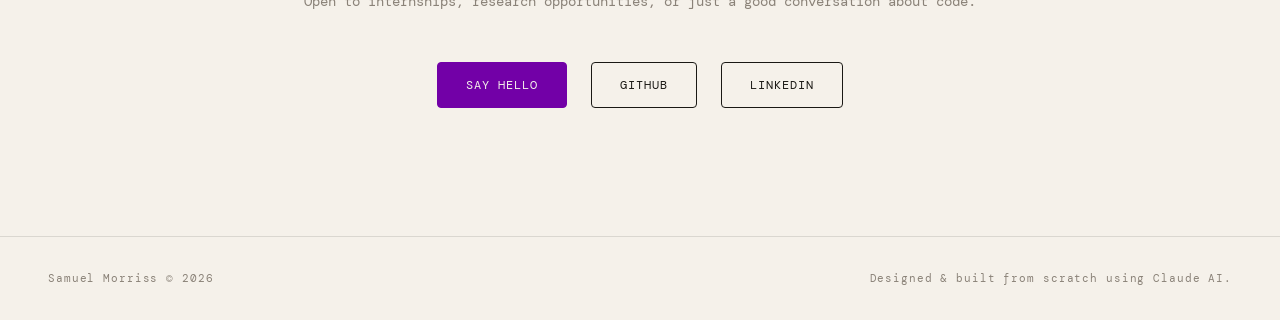
==== commit 9bdba462: "Update Relevant Courses To actual Stuff" ====
--- a/index.html
+++ b/index.html
@@ -2,22 +2,13 @@
 <html lang="en">
 <head>
   <meta charset="UTF-8" />
-  <meta name="viewport" content="width=device-width, initial-scale=1.0, viewport-fit=cover" />
+  <meta name="viewport" content="width=device-width, initial-scale=1.0, viewport-fit=cover" /> 
   <title>Samuel Morriss — Developer</title>
   <link rel="preconnect" href="https://fonts.googleapis.com" />
   <link href="https://fonts.googleapis.com/css2?family=DM+Serif+Display:ital@0;1&family=DM+Mono:wght@300;400;500&display=swap" rel="stylesheet" />
   <link rel="stylesheet" href="assets/css/style.css" />
 </head>
 <body>
-  <div style="
-    position: fixed;
-    top: 0;
-    left: 0;
-    right: 0;
-    height: env(safe-area-inset-top);
-    background: var(--paper);
-    z-index: 9999;
-  "></div>
 
   <nav>
     <a href="#hero" class="nav-logo">Samuel Morriss</a>
@@ -178,7 +169,7 @@
         <p>When I'm not in lecture or staring at code, I like to spend time working on my car, with a passion for music and audio, I have put alot of work into custom sound a systems, doing so using my existing knowledge and experience working with electronics and circuitry.</p>
         <p>I have a passion for accessability with the goal to make all my projects as accessable to as many people as possible, through thoughtful deffesign and colour palletes as well as intuitive UI layouts.</p>
         <br>
-        <a href="assets/resume.pdf" class="btn" download>Download Résumé</a>
+        <a href="assets/Resume.pdf" class="btn" download>Download Résumé</a>
       </div>
 
       <div class="about-facts reveal" style="transition-delay:0.1s">
@@ -186,7 +177,7 @@
         <div class="fact-row"><span class="fact-key">Major</span><span class="fact-val">Artifical Intelegence; Application and Web Development</span></div>
         <div class="fact-row"><span class="fact-key">Expected Grad</span><span class="fact-val">November 2027</span></div>
         <div class="fact-row"><span class="fact-key">ATAR</span><span class="fact-val">62.95</span></div>
-        <div class="fact-row"><span class="fact-key">Relevant Courses</span><span class="fact-val">Algorithms, ML, OS, Databases</span></div>
+        <div class="fact-row"><span class="fact-key">Relevant Courses</span><span class="fact-val">Algorithms, Machine Learning, Computational Science, Databases</span></div>
         <div class="fact-row"><span class="fact-key">Languages</span><span class="fact-val">Python, HTML, CSS, JavaScript, Java, C, Lua</span></div>
         <div class="fact-row"><span class="fact-key">Interests</span><span class="fact-val">Programming, Electronics, Mechanics</span></div>
       </div>
--- a/assets/css/style.css
+++ b/assets/css/style.css
@@ -9,7 +9,10 @@
   --card: #efeae1;
 }
 
-html { scroll-behavior: smooth; }
+html {
+  scroll-behavior: smooth;
+  /* background: var(--ink); */
+}
 
 body {
   background: var(--paper);
@@ -19,6 +22,20 @@
   line-height: 1.7;
   overflow-x: hidden;
   padding-top: calc(90px + env(safe-area-inset-top));
+}
+
+/* iOS notch / safe-area top paint layer (solid block behind the notch) */
+body::after {
+  content: '';
+  position: fixed;
+  top: 0;
+  left: 0;
+  right: 0;
+  height: constant(safe-area-inset-top);
+  height: env(safe-area-inset-top, 0px);
+  background: var(--paper);
+  pointer-events: none;
+  z-index: 10000;
 }
 
 /* ── DARK MODE ── */
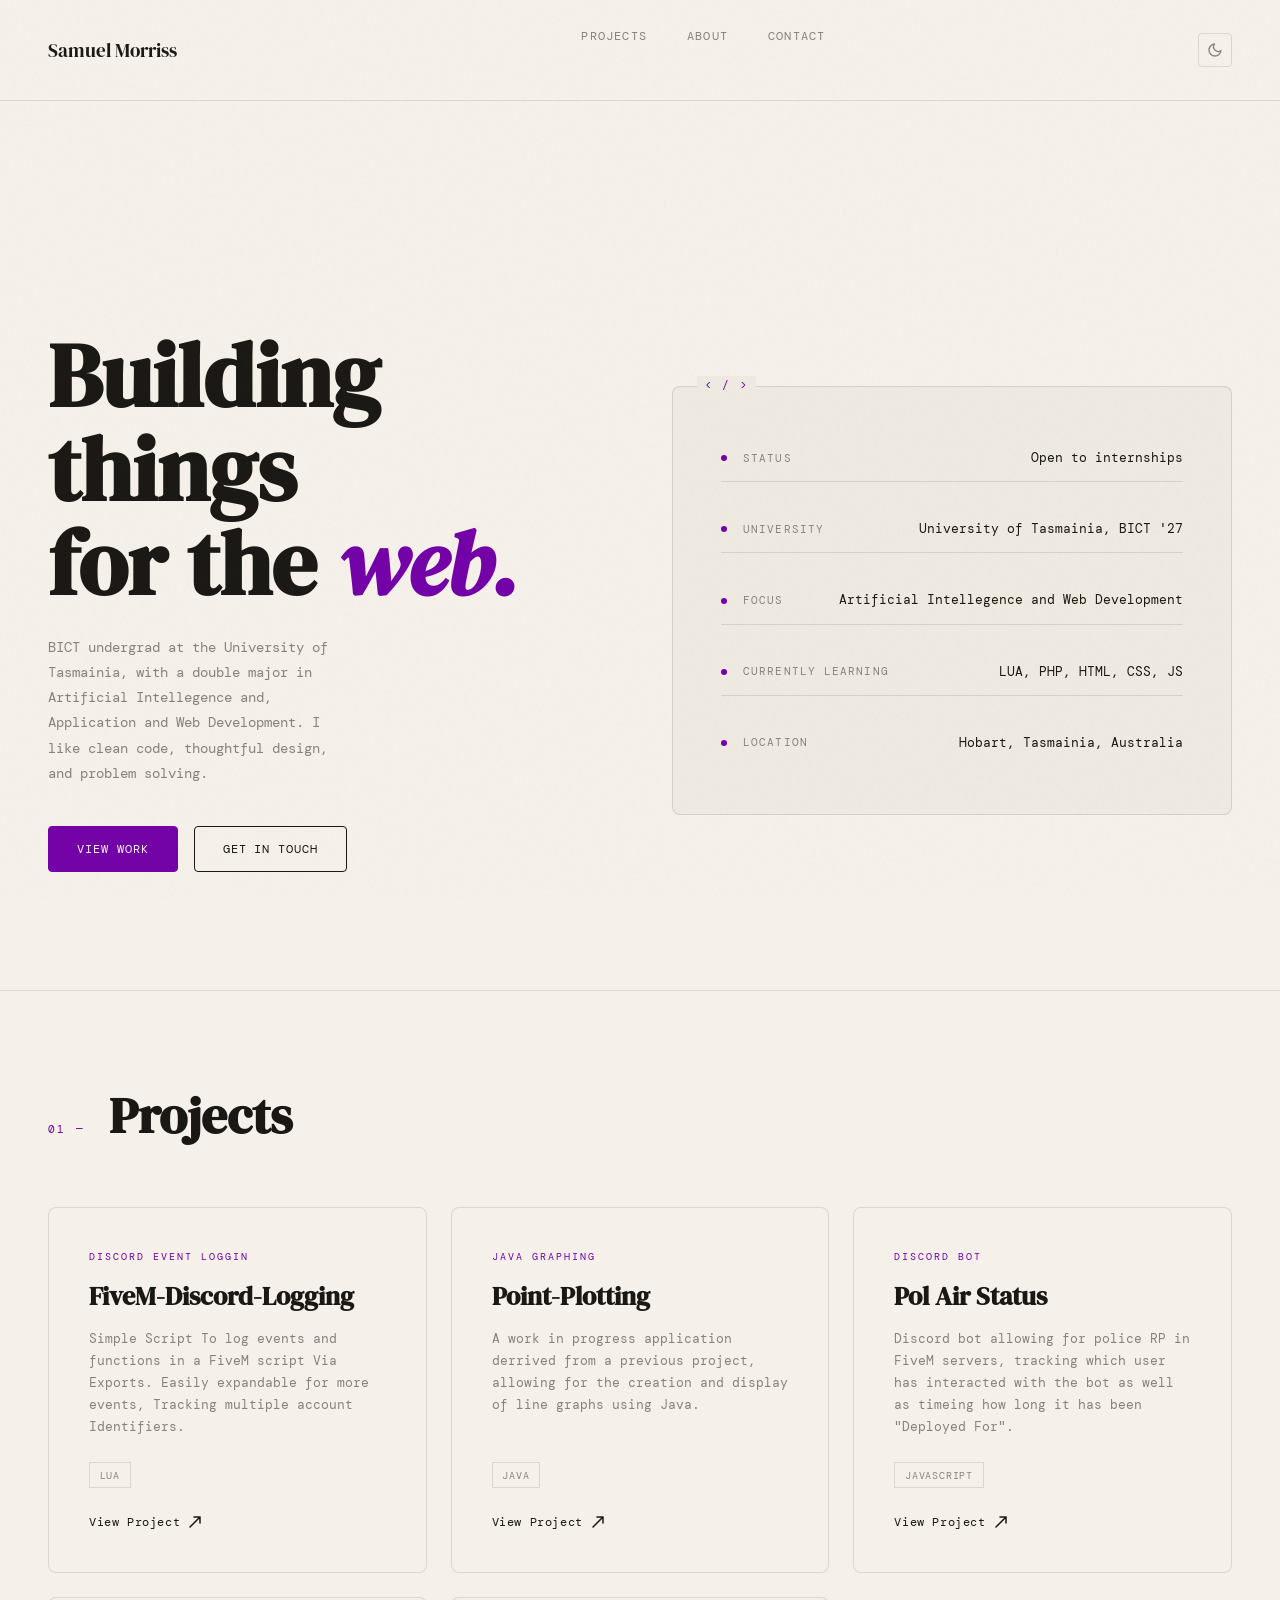
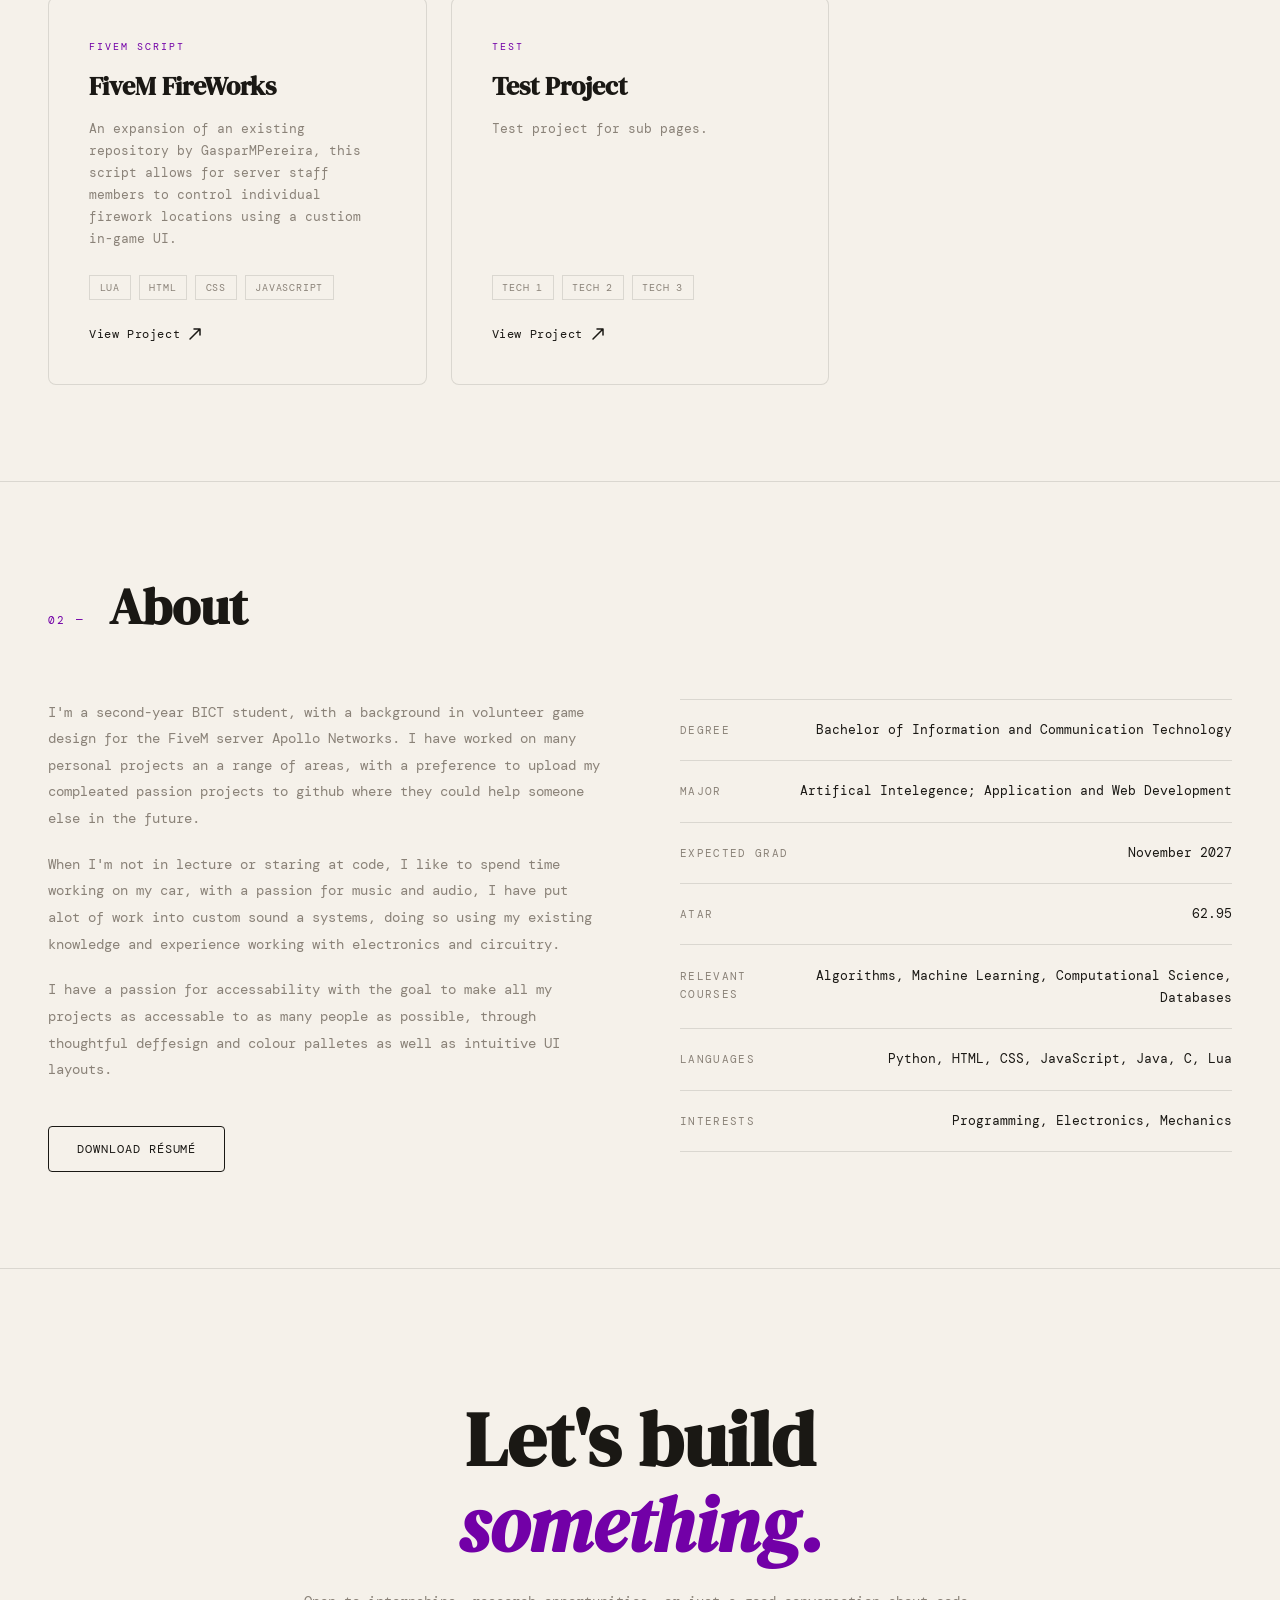
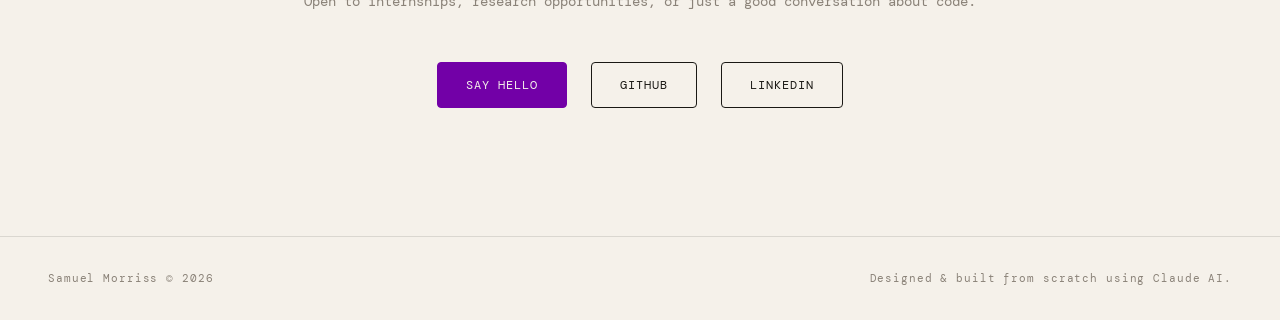
==== commit f52e057f: "Project Subpages Pt.1" ====
--- a/index.html
+++ b/index.html
@@ -90,7 +90,7 @@
         <div class="project-stack">
           <span>LUA</span>
         </div>
-        <a href="https://github.com/ScomosLastName/FiveM-Discord-Logging" class="project-link">
+        <a href="project-discord_logging.html" class="project-link">
           View Project
           <svg width="14" height="14" viewBox="0 0 14 14" fill="none"><path d="M2 12L12 2M12 2H6M12 2V8" stroke="currentColor" stroke-width="1.5" stroke-linecap="round" stroke-linejoin="round"/></svg>
         </a>
@@ -103,7 +103,7 @@
         <div class="project-stack">
           <span>Java</span>
         </div>
-        <a href="https://github.com/ScomosLastName/Point-Plotting" class="project-link">
+        <a href="project-point_plotting.html" class="project-link">
           View Project
           <svg width="14" height="14" viewBox="0 0 14 14" fill="none"><path d="M2 12L12 2M12 2H6M12 2V8" stroke="currentColor" stroke-width="1.5" stroke-linecap="round" stroke-linejoin="round"/></svg>
         </a>
@@ -130,6 +130,19 @@
           <span>Lua</span><span>HTML</span><span>CSS</span><span>JavaScript</span>
         </div>
         <a href="https://github.com/ScomosLastName/FiveM-Fireworks-Script" class="project-link">
+          View Project
+          <svg width="14" height="14" viewBox="0 0 14 14" fill="none"><path d="M2 12L12 2M12 2H6M12 2V8" stroke="currentColor" stroke-width="1.5" stroke-linecap="round" stroke-linejoin="round"/></svg>
+        </a>
+      </div>
+
+      <div class="project-card reveal">
+        <span class="project-tag">Test</span>
+        <h3>Test Project</h3>
+        <p>Test project for sub pages.</p>
+        <div class="project-stack">
+          <span>Tech 1</span><span>Tech 2</span><span>Tech 3</span>
+        </div>
+        <a href="project-template.html" class="project-link">
           View Project
           <svg width="14" height="14" viewBox="0 0 14 14" fill="none"><path d="M2 12L12 2M12 2H6M12 2V8" stroke="currentColor" stroke-width="1.5" stroke-linecap="round" stroke-linejoin="round"/></svg>
         </a>
--- a/assets/css/style.css
+++ b/assets/css/style.css
@@ -512,4 +512,32 @@
 
 .hamburger.open span:nth-child(1) { transform: translateY(6.5px) rotate(45deg); }
 .hamburger.open span:nth-child(2) { opacity: 0; transform: scaleX(0); }
-.hamburger.open span:nth-child(3) { transform: translateY(-6.5px) rotate(-45deg); }+.hamburger.open span:nth-child(3) { transform: translateY(-6.5px) rotate(-45deg); }
+
+ul, ol {
+  padding-left: 2rem;
+  margin-bottom: 1.5rem;
+  color: var(--muted);
+  font-size: 14px;
+  line-height: 1.7;
+  font-family: 'DM Mono', monospace;
+  background: transparent;
+  /* inherits colors for dark/light mode via var(--ink) */
+}
+
+li {
+  margin-bottom: 0.3em;
+  color: var(--muted);
+  font-size: 14px;
+  line-height: 1.7;
+  font-family: 'DM Mono', monospace;
+  background: transparent;
+  /* inherits colors for dark/light mode via var(--ink) */
+}
+
+ul {
+  list-style-type: disc;
+}
+ol {
+  list-style-type: decimal;
+}
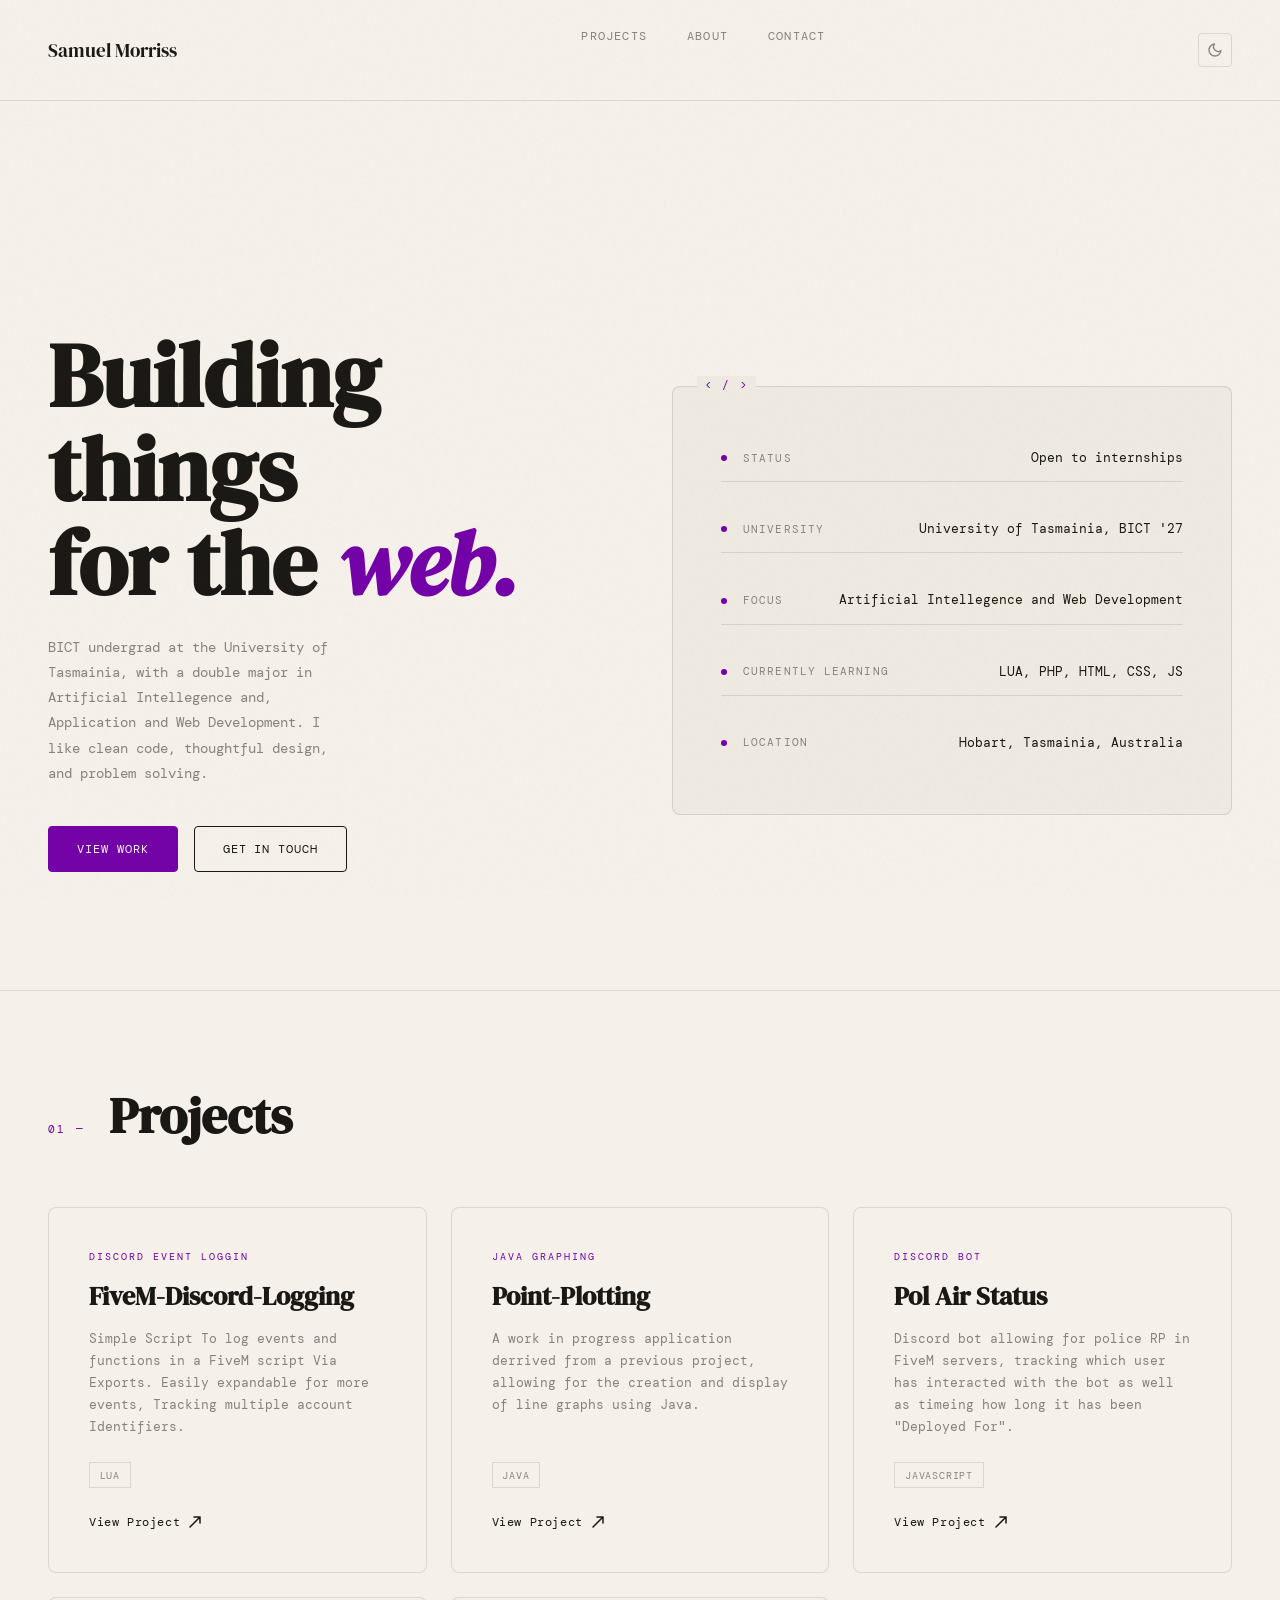
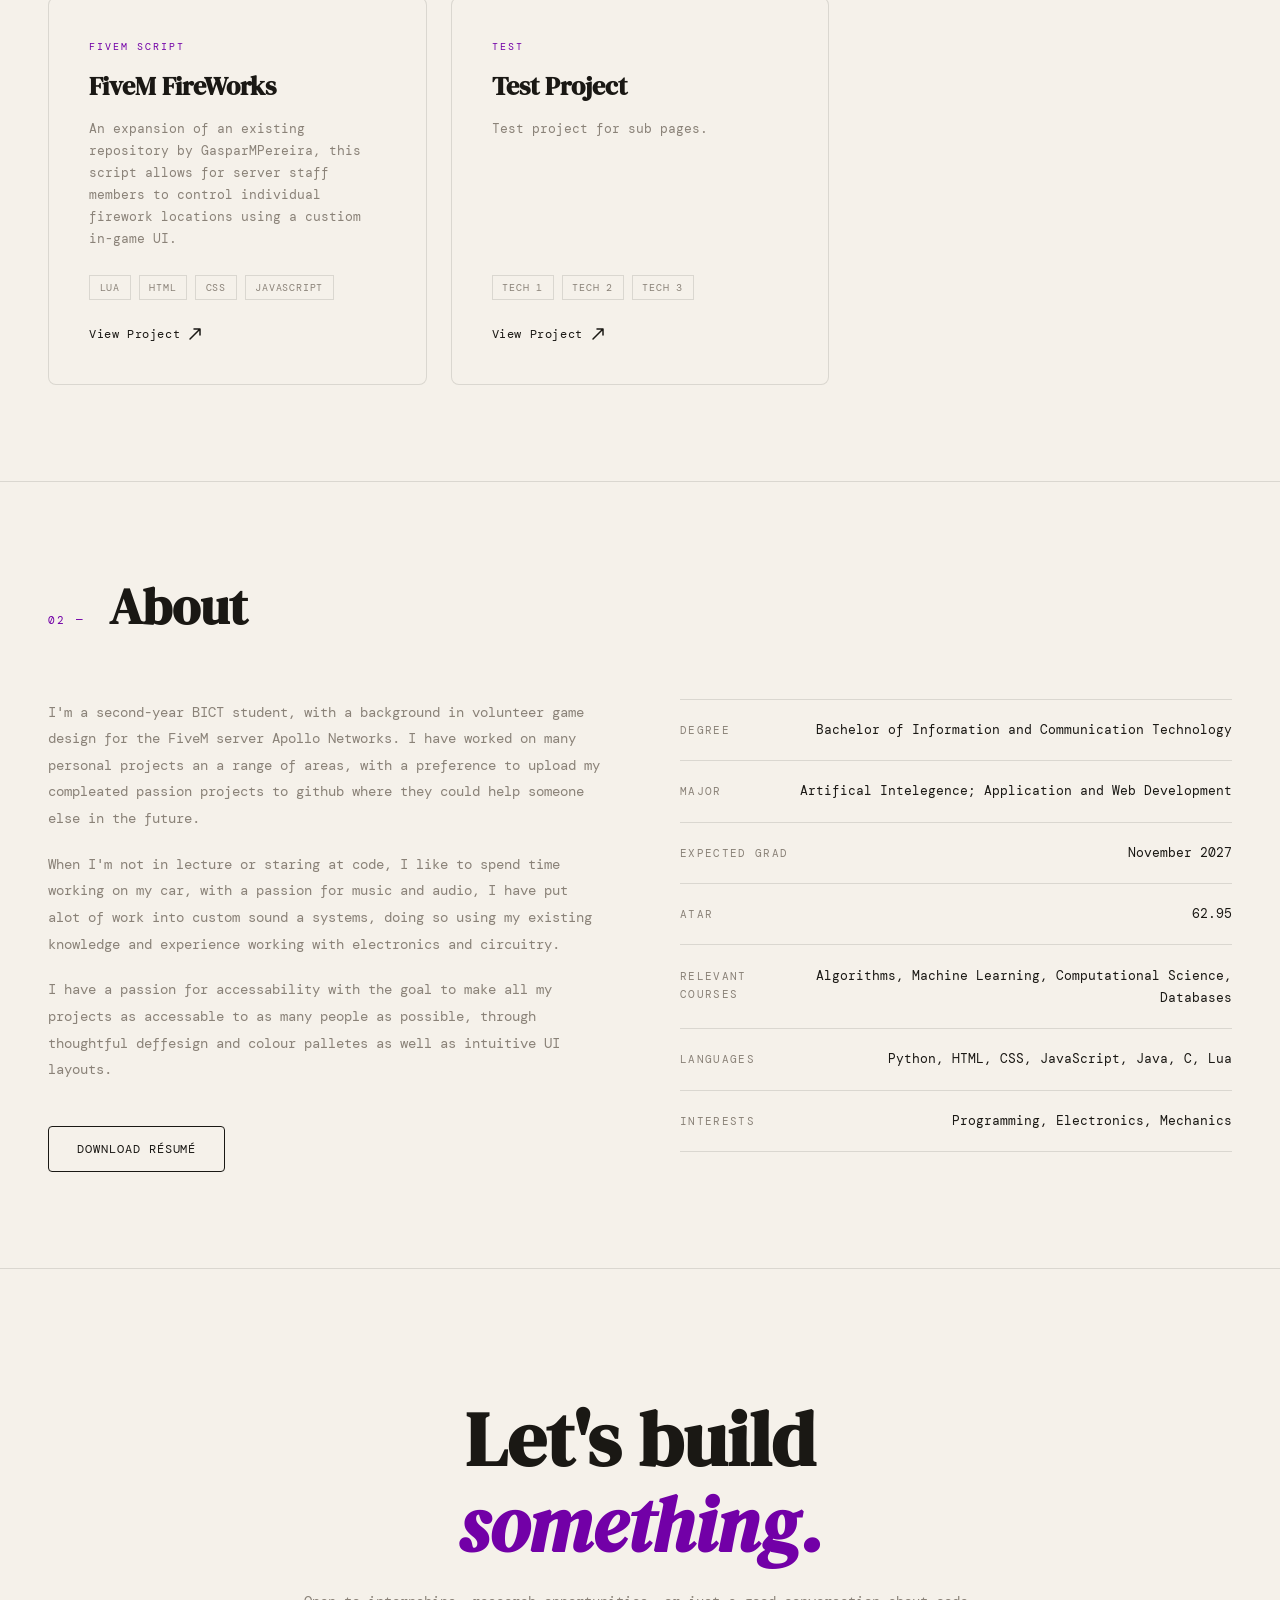
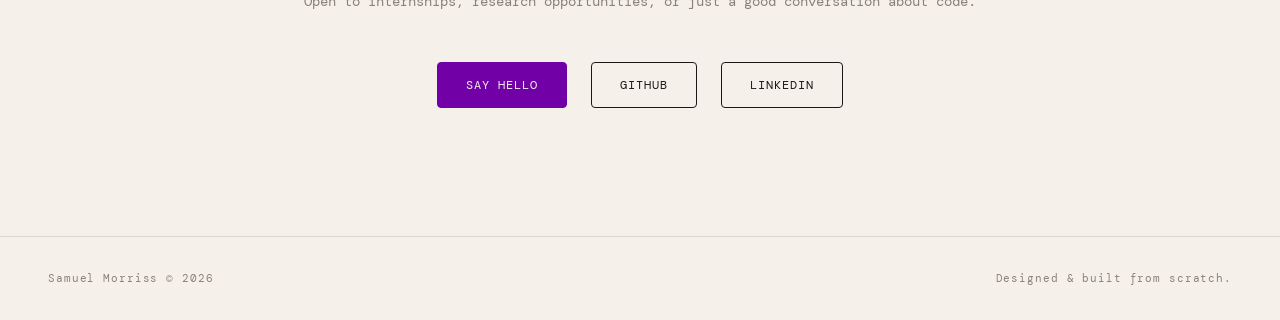
==== commit eb8fc20e: "Pol Air Project Page Start" ====
--- a/index.html
+++ b/index.html
@@ -116,7 +116,7 @@
         <div class="project-stack">
           <span>JavaScript</span>
         </div>
-        <a href="https://github.com/ScomosLastName/Pol-Air-Status" class="project-link">
+        <a href="project-pol_air.html" class="project-link">
           View Project
           <svg width="14" height="14" viewBox="0 0 14 14" fill="none"><path d="M2 12L12 2M12 2H6M12 2V8" stroke="currentColor" stroke-width="1.5" stroke-linecap="round" stroke-linejoin="round"/></svg>
         </a>
@@ -211,7 +211,7 @@
 
   <footer>
     <span>Samuel Morriss © 2026</span>
-    <span>Designed & built from scratch using Claude AI.</span>
+    <span>Designed & built from scratch.</span>
   </footer>
 
   <script src="assets/js/main.js"></script>
